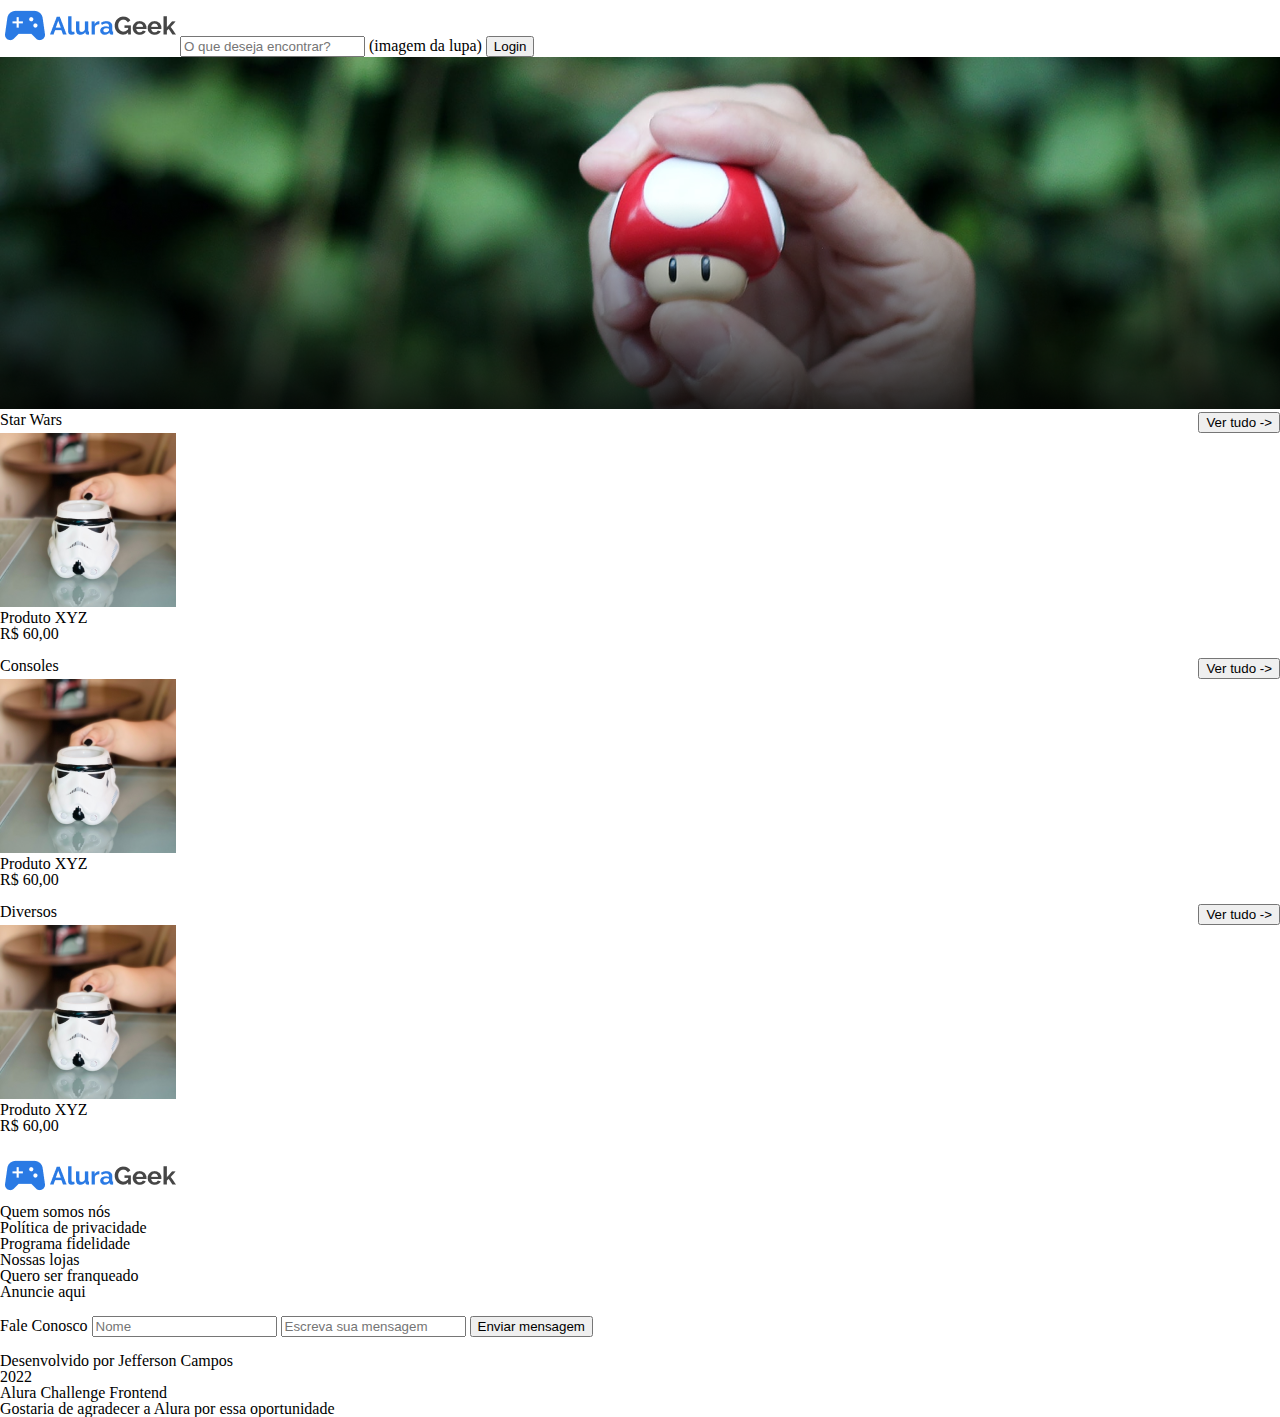
==== index.html @ 24f40bf8 "initial commit - project build" ====
<!DOCTYPE html>
<html lang="en">
<head>
    <meta charset="UTF-8">
    <meta http-equiv="X-UA-Compatible" content="IE=edge">
    <meta name="viewport" content="width=device-width, initial-scale=1.0">
    <link href="css/style.css" rel="stylesheet">
    <link href="css/reset.css" rel="stylesheet">
    <title>Alura Geek</title>
</head>
<body>
    <div>
        <header class="cabecalho">
            <img src="assets/img/logo-alurageek.png">
            <input placeholder="O que deseja encontrar?">
                (imagem da lupa)
            </input>
            <button class="btn-login">Login</button>
        </header>
    </div>
    <div>
        <main>
            <img src="assets/img/banner.png">
            <div class="produtos">
                <h2>Star Wars</h2>
                <button>Ver tudo -></button>
            </div>
            <div class="repetir">
            <img src="assets/img/star-wars.png" id="start-wars">
            <h2>Produto XYZ</h2>
            <h3>R$ 60,00</h3>
            </div>
        </br>
            <div class="produtos">
                <h2>Consoles</h2>
                <button>Ver tudo -></button>
            </div>
            <img src="assets/img/star-wars.png">
            <h2>Produto XYZ</h2>
            <h3>R$ 60,00</h3>
        </br>
            <div class="produtos">
                <h2>Diversos</h2>
                <button>Ver tudo -></button>
            </div>
            <img src="assets/img/star-wars.png">
            <h2>Produto XYZ</h2>
            <h3>R$ 60,00</h3>
        </main>
    </div>
    </br>
    <footer>
        <img src="assets/img/logo-alurageek.png">
        <ul>
            <li>Quem somos nós</li>  
            <li>Política de privacidade</li>    
            <li>Programa fidelidade</li>   
            <li>Nossas lojas</li>    
            <li>Quero ser franqueado</li>
            <li>Anuncie aqui</li>
        </ul>
    </br>
        <form>
            <label>Fale Conosco</label>
            <input placeholder="Nome"></input>
            <input type="text" placeholder="Escreva sua mensagem"></input>
            <button>Enviar mensagem</button>
        </form>
    </br>
        <div>
            <h2>Desenvolvido por Jefferson Campos </br> 2022</h2>
            <h2>Alura Challenge Frontend</h2>
            <h2>Gostaria de agradecer a Alura por essa oportunidade</h2>
        </div>
    </footer>
</body>
</html>
---- css/style.css ----
.produtos {
    display: flex;
    justify-content: space-between;
}
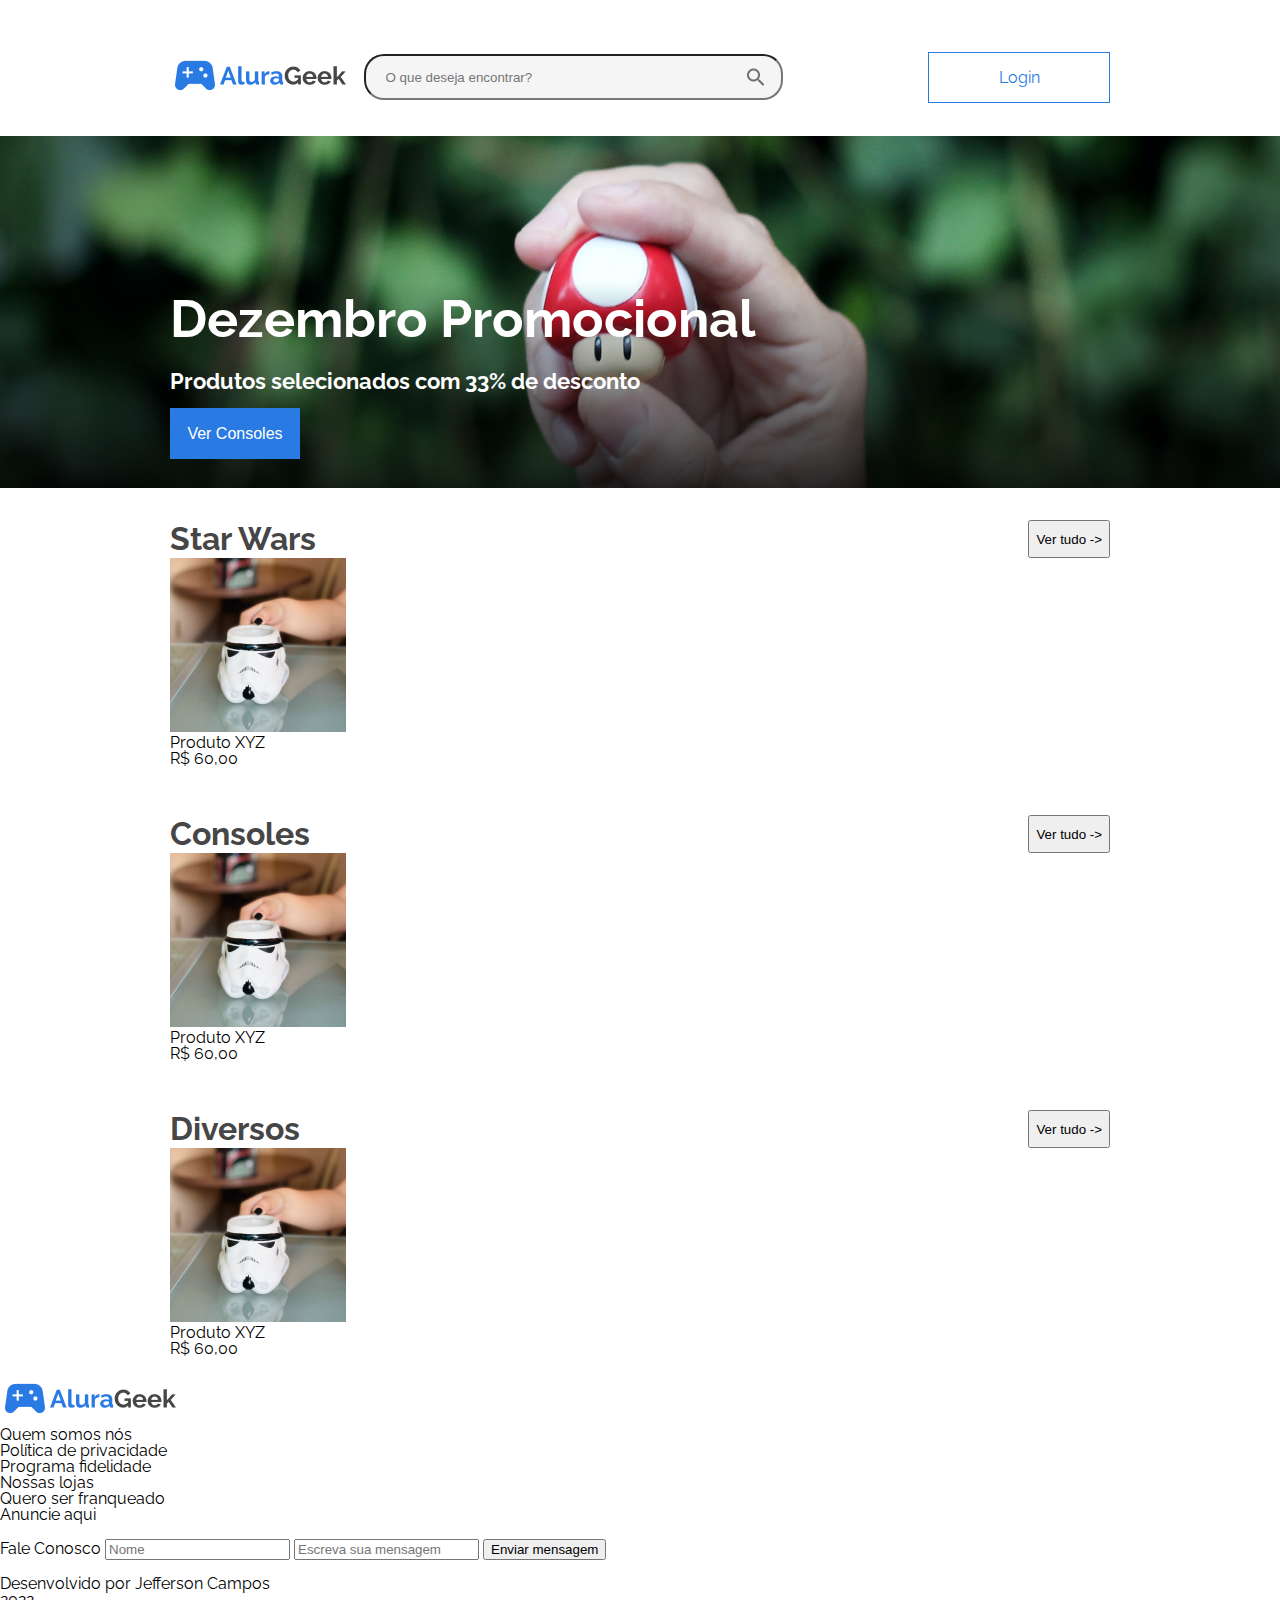
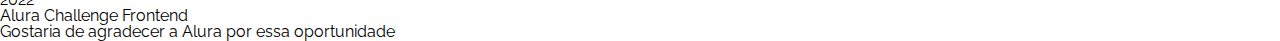
==== commit ef5fc419: "css inicial cabecalho e banner" ====
--- a/index.html
+++ b/index.html
@@ -1,77 +1,96 @@
 <!DOCTYPE html>
-<html lang="en">
-<head>
-    <meta charset="UTF-8">
-    <meta http-equiv="X-UA-Compatible" content="IE=edge">
-    <meta name="viewport" content="width=device-width, initial-scale=1.0">
-    <link href="css/style.css" rel="stylesheet">
-    <link href="css/reset.css" rel="stylesheet">
-    <title>Alura Geek</title>
-</head>
-<body>
-    <div>
+<html lang="pt-BR">
+    <head>
+        <meta charset="UTF-8">
+        <meta http-equiv="X-UA-Compatible" content="IE=edge">
+        <meta name="viewport" content="width=device-width, initial-scale=1.0"> 
+        <link href="css/reset.css" rel="stylesheet">
+        <link href="css/style.css" rel="stylesheet"> 
+        <title>Alura Geek</title>
+        <link rel="icon" type="image/x-icon" href="/assets/img/favi-icon.png">
+        <link href="https://fonts.googleapis.com/css2?family=Raleway&display=swap" rel="stylesheet">
+    </head>
+    <body>
         <header class="cabecalho">
+            <div class="cabecalho-container">
+
+                <a href="index.html"><img src="assets/img/logo-alurageek.png"></a>
+
+                <div class="barra-pesquisa">
+                    <input class="search" type="search "placeholder="O que deseja encontrar?"></input>
+                </div>
+
+                <a href="login.html">
+                    <button class="btn-login">Login</button>
+                </a>
+                
+            </div>
+        </header>
+        
+        <section class="banner-principal">
+            <img class="banner" src="assets/img/banner.png">
+                <div class="conteudo-banner">
+                    <h2 class="titulo-principal">Dezembro Promocional</h2>
+                    <h3 class="titulo-secundario">Produtos selecionados com 33% de desconto</h3>
+                    <button class="botao-banner">Ver Consoles</button>
+                </div>
+        </section>
+
+        <main>
+            <section class="principal">
+                <div class="produtos">
+                    <h2>Star Wars</h2>
+                    <button>Ver tudo -></button>
+                </div>
+                <div class="repetir">
+                <img src="assets/img/star-wars.png" id="start-wars">
+                <h2>Produto XYZ</h2>
+                <h3>R$ 60,00</h3>
+                </div>
+            </br>
+                <div class="produtos">
+                    <h2>Consoles</h2>
+                    <button>Ver tudo -></button>
+                </div>
+                <img src="assets/img/star-wars.png">
+                <h2>Produto XYZ</h2>
+                <h3>R$ 60,00</h3>
+            </br>
+                <div class="produtos">
+                    <h2>Diversos</h2>
+                    <button>Ver tudo -></button>
+                </div>
+                <img src="assets/img/star-wars.png">
+                <h2>Produto XYZ</h2>
+                <h3>R$ 60,00</h3>
+            </main>
+
+            </br>
+        </section>
+
+        <footer>
             <img src="assets/img/logo-alurageek.png">
-            <input placeholder="O que deseja encontrar?">
-                (imagem da lupa)
-            </input>
-            <button class="btn-login">Login</button>
-        </header>
-    </div>
-    <div>
-        <main>
-            <img src="assets/img/banner.png">
-            <div class="produtos">
-                <h2>Star Wars</h2>
-                <button>Ver tudo -></button>
+            <ul>
+                <li>Quem somos nós</li>  
+                <li>Política de privacidade</li>    
+                <li>Programa fidelidade</li>   
+                <li>Nossas lojas</li>    
+                <li>Quero ser franqueado</li>
+                <li>Anuncie aqui</li>
+            </ul>
+        </br>
+            <form>
+                <label>Fale Conosco</label>
+                <input placeholder="Nome"></input>
+                <input type="text" placeholder="Escreva sua mensagem"></input>
+                <button>Enviar mensagem</button>
+            </form>
+        </br>
+            <div>
+                <h2>Desenvolvido por Jefferson Campos </br> 2022</h2>
+                <h2>Alura Challenge Frontend</h2>
+                <h2>Gostaria de agradecer a Alura por essa oportunidade</h2>
             </div>
-            <div class="repetir">
-            <img src="assets/img/star-wars.png" id="start-wars">
-            <h2>Produto XYZ</h2>
-            <h3>R$ 60,00</h3>
-            </div>
-        </br>
-            <div class="produtos">
-                <h2>Consoles</h2>
-                <button>Ver tudo -></button>
-            </div>
-            <img src="assets/img/star-wars.png">
-            <h2>Produto XYZ</h2>
-            <h3>R$ 60,00</h3>
-        </br>
-            <div class="produtos">
-                <h2>Diversos</h2>
-                <button>Ver tudo -></button>
-            </div>
-            <img src="assets/img/star-wars.png">
-            <h2>Produto XYZ</h2>
-            <h3>R$ 60,00</h3>
-        </main>
-    </div>
-    </br>
-    <footer>
-        <img src="assets/img/logo-alurageek.png">
-        <ul>
-            <li>Quem somos nós</li>  
-            <li>Política de privacidade</li>    
-            <li>Programa fidelidade</li>   
-            <li>Nossas lojas</li>    
-            <li>Quero ser franqueado</li>
-            <li>Anuncie aqui</li>
-        </ul>
-    </br>
-        <form>
-            <label>Fale Conosco</label>
-            <input placeholder="Nome"></input>
-            <input type="text" placeholder="Escreva sua mensagem"></input>
-            <button>Enviar mensagem</button>
-        </form>
-    </br>
-        <div>
-            <h2>Desenvolvido por Jefferson Campos </br> 2022</h2>
-            <h2>Alura Challenge Frontend</h2>
-            <h2>Gostaria de agradecer a Alura por essa oportunidade</h2>
-        </div>
-    </footer>
-</body>
+        </footer>
+    </body>
 </html>
--- a/css/style.css
+++ b/css/style.css
@@ -1,5 +1,110 @@
-.produtos {
+body {
+    font-family: 'Raleway';
+}
+
+
+/* CSS DO CABECALHO */
+header {
+    padding: 50px 32px 32px 32px;
+}
+
+.cabecalho-container {
+    align-items: center;
     display: flex;
+    width: 940px;
+    margin: auto;
     justify-content: space-between;
 }
 
+.search {
+    width: 393px;
+    height: 40px;
+    border-radius: 20px;
+    padding-left: 20px;
+    background-image: url('/assets/img/lupa.png');
+    background-repeat: no-repeat;
+    background-position: center right 1rem;
+    margin-right: 8rem;
+    background-color:  #F5F5F5;
+}
+
+.btn-login {
+    font-family: 'Raleway';
+    font-style: normal;
+    font-weight: 400;
+    font-size: 16px;
+    color: #2A7AE4;
+    width: 182px;
+    height: 51px;
+    border: 1px solid #2A7AE4;
+    background: none;
+}
+
+    /* FIM DO CSS DO CABECALHO*/ 
+
+    /* CSS DO BANNER  */
+
+.banner-principal {
+    align-items: center;
+    display: flex;
+    width: 100%;
+    justify-content: center;
+}
+
+.banner {
+    width: 100%;
+    height: 352px;
+}
+
+.conteudo-banner {
+    color: white;
+    width: 940px;
+    display: flex;
+    flex-direction: column;
+    position: absolute;
+    margin-top: 8em;
+}
+
+.titulo-principal {
+    font-style: normal;
+    font-weight: bold;
+    font-size: 52px;
+    margin-bottom: 25px;
+}
+
+.titulo-secundario {
+    font-size: 22px;
+    font-weight: 700;
+    
+}
+
+.botao-banner {
+    font-weight: 400;
+    font-size: 16px;
+    line-height: 19px;
+    color: white;
+    background: #2A7AE4;
+    width: 130px;
+    height: 51px;
+    border: none;
+    margin-top: 1em;
+}
+
+/* FIM DO CSS DO BANNER*/ 
+
+.principal {
+    justify-content: space-between;
+    width: 940px;
+    margin: 0 auto;
+}
+
+.produtos { 
+    font-family: 'Raleway';
+    font-weight: bold;
+    font-size: 32px;
+    line-height: 38px;
+    color: #464646;
+    display: flex;
+    justify-content: space-between;
+    padding-top: 32px;
+}
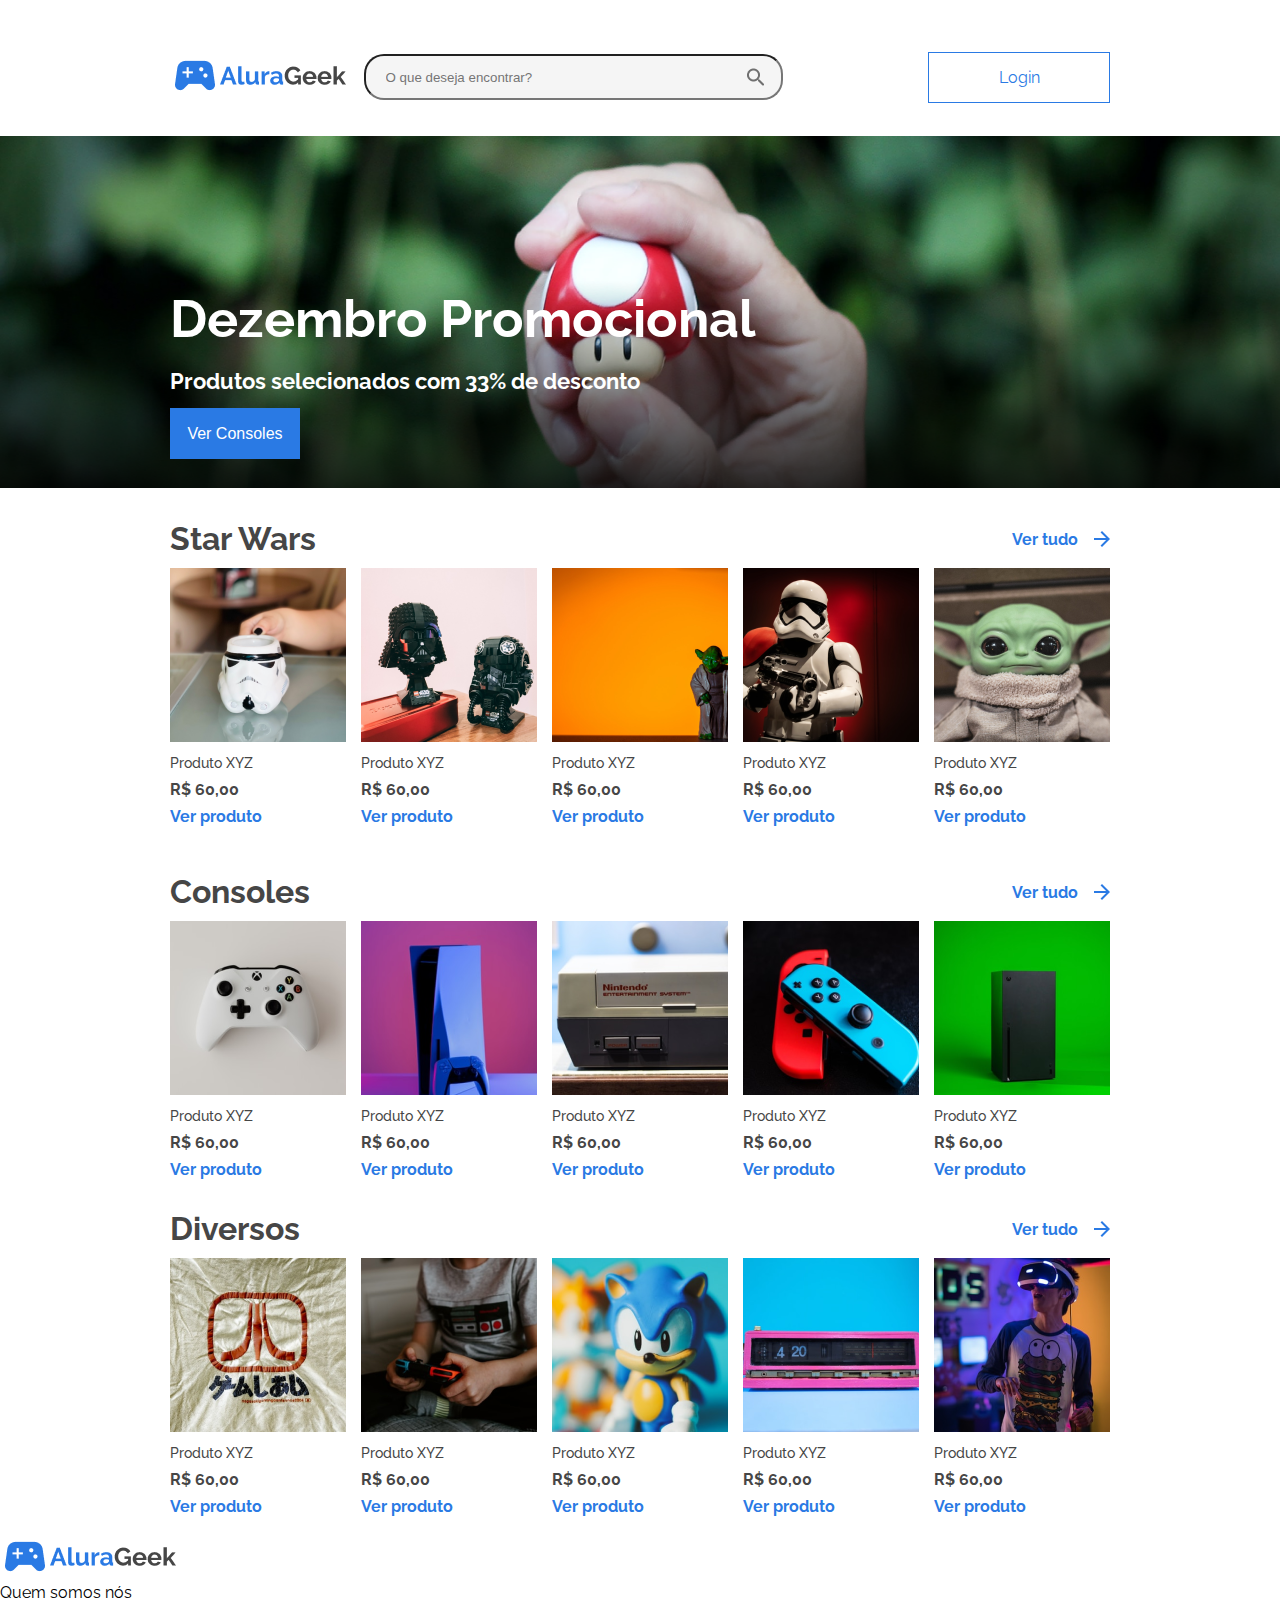
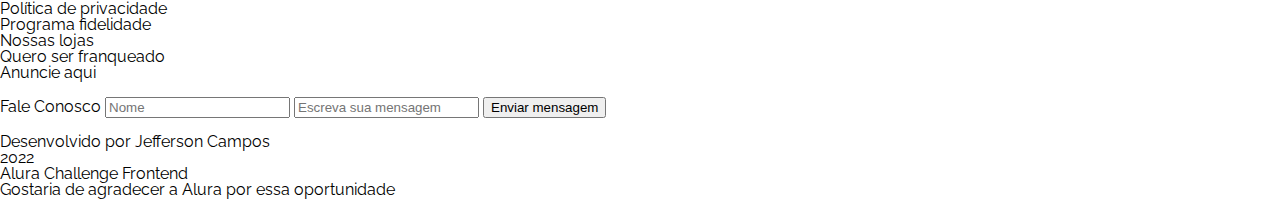
==== commit 62936bf4: "adiciona css da sessao produtos" ====
--- a/index.html
+++ b/index.html
@@ -39,34 +39,175 @@
         <main>
             <section class="principal">
                 <div class="produtos">
-                    <h2>Star Wars</h2>
-                    <button>Ver tudo -></button>
-                </div>
-                <div class="repetir">
-                <img src="assets/img/star-wars.png" id="start-wars">
-                <h2>Produto XYZ</h2>
-                <h3>R$ 60,00</h3>
-                </div>
-            </br>
-                <div class="produtos">
-                    <h2>Consoles</h2>
-                    <button>Ver tudo -></button>
-                </div>
-                <img src="assets/img/star-wars.png">
-                <h2>Produto XYZ</h2>
-                <h3>R$ 60,00</h3>
-            </br>
+                <h2>Star Wars</h2>
+                <button class="botao-produtos">Ver tudo</button>
+            </div>
+
+                    <ul class="lista-produtos">
+                        <li>
+                            <img src="assets/img/produtos/star-wars.png">
+                            <div class="descricao-produto">
+                                <h2 class="nome-produto">Produto XYZ</h2>
+                                <h3 class="preco-produto">R$ 60,00</h3>
+                                <a href="#" class="pagina-produto">Ver produto</a>
+                            </div>
+                        </li>
+
+                        <li>
+                            <img src="assets/img/produtos/star-wars2.png">
+                            <div class="descricao-produto">
+                                <h2 class="nome-produto">Produto XYZ</h2>
+                                <h3 class="preco-produto">R$ 60,00</h3>
+                                <a href="#" class="pagina-produto">Ver produto</a>
+                            </div>
+                        </li>
+
+                        <li>
+                            <img src="assets/img/produtos/star-wars3.png">
+                            <div class="descricao-produto">
+                                <h2 class="nome-produto">Produto XYZ</h2>
+                                <h3 class="preco-produto">R$ 60,00</h3>
+                                <a href="#" class="pagina-produto">Ver produto</a>
+                            </div>
+                        </li>
+
+                        <li>
+                            <img src="assets/img/produtos/star-wars4.png">
+                            <div class="descricao-produto">
+                                <h2 class="nome-produto">Produto XYZ</h2>
+                                <h3 class="preco-produto">R$ 60,00</h3>
+                                <a href="#" class="pagina-produto">Ver produto</a>
+                            </div>
+                        </li>
+
+                        <li>
+                            <img src="assets/img/produtos/star-wars5.png">
+                            <div class="descricao-produto">
+                                <h2 class="nome-produto">Produto XYZ</h2>
+                                <h3 class="preco-produto">R$ 60,00</h3>
+                                <a href="#" class="pagina-produto">Ver produto</a>
+                            </div>
+                        </li>
+                        
+                    </ul>
+
+                </br>
+
+        
+
+
+            <div class="produtos">
+                <h2>Consoles</h2>
+                <button class="botao-produtos">Ver tudo</button>
+            </div>
+
+                <ul class="lista-produtos">
+                    <li>
+                        <img src="assets/img/produtos/console.png">
+                        <div class="descricao-produto">
+                            <h2 class="nome-produto">Produto XYZ</h2>
+                            <h3 class="preco-produto">R$ 60,00</h3>
+                            <a href="#" class="pagina-produto">Ver produto</a>
+                        </div>
+                    </li>
+
+                    <li>
+                        <img src="assets/img/produtos/console2.png">
+                        <div class="descricao-produto">
+                            <h2 class="nome-produto">Produto XYZ</h2>
+                            <h3 class="preco-produto">R$ 60,00</h3>
+                            <a href="#" class="pagina-produto">Ver produto</a>
+                        </div>
+                    </li>
+
+                    <li>
+                        <img src="assets/img/produtos/console3.png">
+                        <div class="descricao-produto">
+                            <h2 class="nome-produto">Produto XYZ</h2>
+                            <h3 class="preco-produto">R$ 60,00</h3>
+                            <a href="#" class="pagina-produto">Ver produto</a>
+                        </div>
+                    </li>
+
+                    <li>
+                        <img src="assets/img/produtos/console4.png">
+                        <div class="descricao-produto">
+                            <h2 class="nome-produto">Produto XYZ</h2>
+                            <h3 class="preco-produto">R$ 60,00</h3>
+                            <a href="#" class="pagina-produto">Ver produto</a>
+                        </div>
+                    </li>
+
+                    <li>
+                        <img src="assets/img/produtos/console5.png">
+                        <div class="descricao-produto">
+                            <h2 class="nome-produto">Produto XYZ</h2>
+                            <h3 class="preco-produto">R$ 60,00</h3>
+                            <a href="#" class="pagina-produto">Ver produto</a>
+                        </div>
+                    </li>
+                </ul>
+
                 <div class="produtos">
                     <h2>Diversos</h2>
-                    <button>Ver tudo -></button>
+                    <button class="botao-produtos">Ver tudo</button>
                 </div>
-                <img src="assets/img/star-wars.png">
-                <h2>Produto XYZ</h2>
-                <h3>R$ 60,00</h3>
-            </main>
-
-            </br>
-        </section>
+                    
+                <ul class="lista-produtos">
+                    <li>
+                        <img src="assets/img/produtos/diversos.png">
+                        <div class="descricao-produto">
+                            <h2 class="nome-produto">Produto XYZ</h2>
+                            <h3 class="preco-produto">R$ 60,00</h3>
+                            <a href="#" class="pagina-produto">Ver produto</a>
+                        </div>
+                    </li>
+
+                    <li>
+                        <img src="assets/img/produtos/diversos2.png">
+                        <div class="descricao-produto">
+                            <h2 class="nome-produto">Produto XYZ</h2>
+                            <h3 class="preco-produto">R$ 60,00</h3>
+                            <a href="#" class="pagina-produto">Ver produto</a>
+                        </div>
+                    </li>
+
+                    <li>
+                        <img src="assets/img/produtos/diversos3.png">
+                        <div class="descricao-produto">
+                            <h2 class="nome-produto">Produto XYZ</h2>
+                            <h3 class="preco-produto">R$ 60,00</h3>
+                            <a href="#" class="pagina-produto">Ver produto</a>
+                        </div>
+                    </li>
+
+                    <li>
+                        <img src="assets/img/produtos/diversos4.png">
+                        <div class="descricao-produto">
+                            <h2 class="nome-produto">Produto XYZ</h2>
+                            <h3 class="preco-produto">R$ 60,00</h3>
+                            <a href="#" class="pagina-produto">Ver produto</a>
+                        </div>
+                    </li>
+
+                    <li>
+                        <img src="assets/img/produtos/diversos5.png">
+                        <div class="descricao-produto">
+                            <h2 class="nome-produto">Produto XYZ</h2>
+                            <h3 class="preco-produto">R$ 60,00</h3>
+                            <a href="#" class="pagina-produto">Ver produto</a>
+                        </div>
+                    </li>
+                </ul>
+               
+
+
+               
+        
+
+                </br>
+            </section>
+        </main>
 
         <footer>
             <img src="assets/img/logo-alurageek.png">
--- a/css/style.css
+++ b/css/style.css
@@ -90,12 +90,28 @@
     margin-top: 1em;
 }
 
-/* FIM DO CSS DO BANNER*/ 
+    /* FIM DO CSS DO BANNER*/ 
+
+    /* CSS DOS PRODUTOS  */
 
 .principal {
     justify-content: space-between;
     width: 940px;
     margin: 0 auto;
+}
+
+.botao-produtos {
+    font-family: 'Raleway';
+    font-style: normal;
+    font-weight: 700;
+    font-size: 16px;
+    color: #2A7AE4;
+    background: none;
+    border: none;
+    background-image: url('/assets/img/seta-direta.png');
+    background-repeat: no-repeat;
+    background-position: right;
+    padding-right: 2em;
 }
 
 .produtos { 
@@ -108,3 +124,40 @@
     justify-content: space-between;
     padding-top: 32px;
 }
+
+.lista-produtos {
+    margin-top: 10px;
+    display: flex;
+    justify-content: space-between;
+}
+
+.descricao-produto {
+    display: flex;
+    flex-direction: column;
+    justify-content: space-between;
+    height: 70px;
+    margin-top: 10px;
+}
+
+.nome-produto {
+    font-family: 'Raleway';
+    color: rgba(70, 70, 70, 1);
+    font-style: normal;
+    font-weight: 500;
+    font-size: 14px;
+    line-height: 16px;
+}
+
+.preco-produto {
+    color: #464646;
+    font-weight: bold;
+    font-size: 16px;
+    
+}
+
+.pagina-produto {
+    text-decoration: none;
+    color: #2A7AE4;
+    font-weight: 700;
+    font-size: 16px;
+}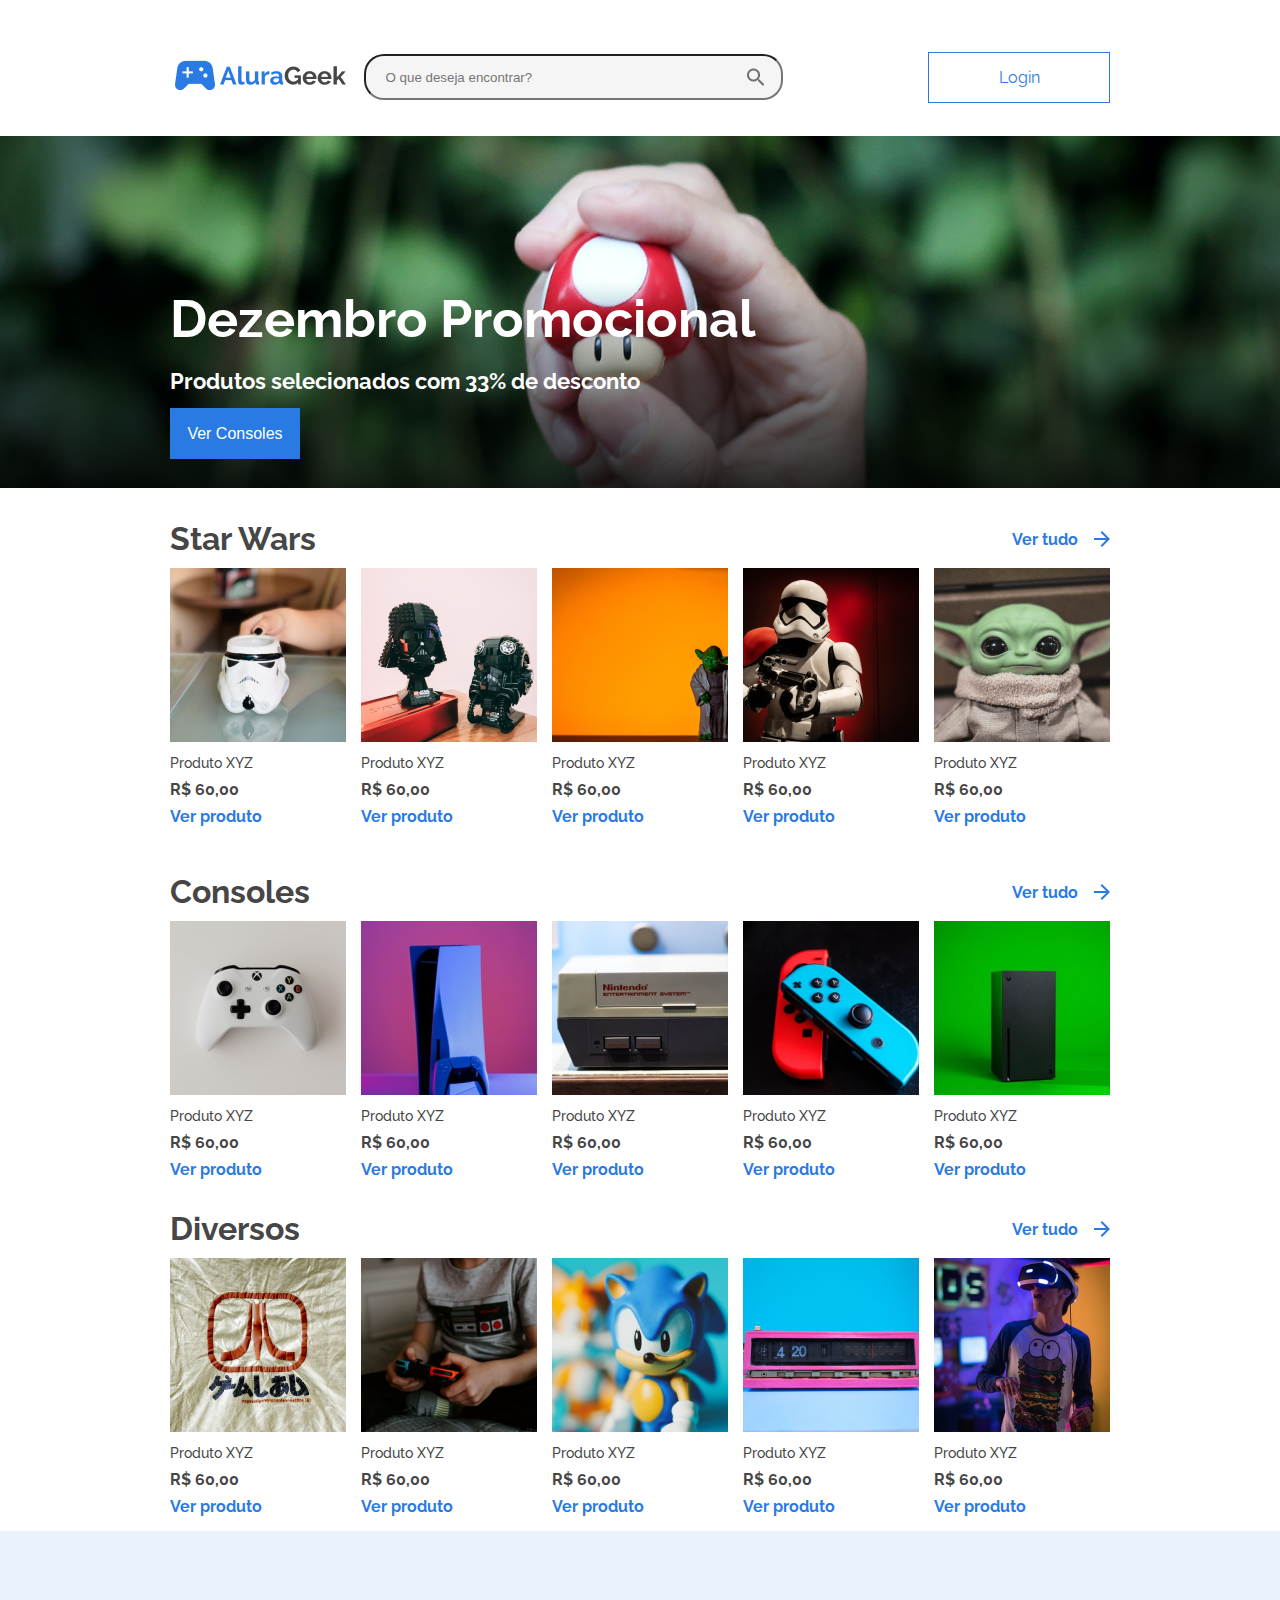
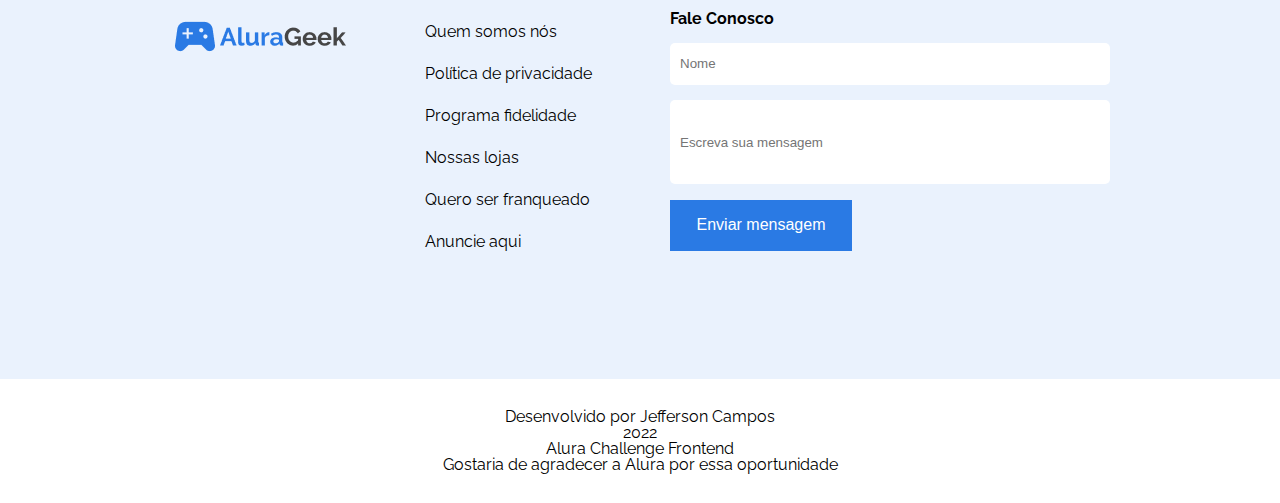
==== commit 26564059: "finaliza css da pagina inicial" ====
--- a/index.html
+++ b/index.html
@@ -210,28 +210,39 @@
         </main>
 
         <footer>
-            <img src="assets/img/logo-alurageek.png">
-            <ul>
-                <li>Quem somos nós</li>  
-                <li>Política de privacidade</li>    
-                <li>Programa fidelidade</li>   
-                <li>Nossas lojas</li>    
-                <li>Quero ser franqueado</li>
-                <li>Anuncie aqui</li>
-            </ul>
-        </br>
-            <form>
-                <label>Fale Conosco</label>
-                <input placeholder="Nome"></input>
-                <input type="text" placeholder="Escreva sua mensagem"></input>
-                <button>Enviar mensagem</button>
-            </form>
-        </br>
-            <div>
-                <h2>Desenvolvido por Jefferson Campos </br> 2022</h2>
-                <h2>Alura Challenge Frontend</h2>
-                <h2>Gostaria de agradecer a Alura por essa oportunidade</h2>
-            </div>
+
+            <section class="rodape">
+                <div class="rodape-itens">
+
+                    <img src="assets/img/logo-alurageek.png" class="logo-rodape">
+
+                    <ul class="lista-rodape">
+                        <li>Quem somos nós</li>  
+                        <li>Política de privacidade</li>    
+                        <li>Programa fidelidade</li>   
+                        <li>Nossas lojas</li>    
+                        <li>Quero ser franqueado</li>
+                        <li>Anuncie aqui</li>
+                    </ul>
+                
+
+                    <form class="formulario-rodape">
+                        <label>Fale Conosco</label>
+                        <input class="input-nome" placeholder="Nome"></input>
+                        <input class="input-texto" type="text" placeholder="Escreva sua mensagem"></input>
+                        <button class="botao-rodape">Enviar mensagem</button>
+                    </form>
+
+                </div>
+            </section>
+
+            
         </footer>
+
+        <div class="copyright">
+            <h2>Desenvolvido por Jefferson Campos </br> 2022</h2>
+            <h2>Alura Challenge Frontend</h2>
+            <h2>Gostaria de agradecer a Alura por essa oportunidade</h2>
+        </div>
     </body>
 </html>
--- a/css/style.css
+++ b/css/style.css
@@ -160,4 +160,79 @@
     color: #2A7AE4;
     font-weight: 700;
     font-size: 16px;
-}+}
+
+    /* FIM DO CSS DOS PRODUTOS*/ 
+
+    /* CSS DO RODAPÉ  */
+
+.rodape {
+    background-color: rgba(234, 242, 253, 1);
+}
+
+.rodape-itens {
+    display: flex;
+    align-items: flex-start;
+    width: 940px;
+    height: 368px;
+    margin: auto;
+    justify-content: space-between;
+    padding-top: 5em;
+}
+
+/* .logo-rodape {
+    padding-top: 5em; 
+}
+
+.lista-rodape  {
+    padding-top: 5em; 
+} */
+
+.lista-rodape li {
+    padding: 13px;
+}
+
+.formulario-rodape {
+    display: flex;
+    flex-direction: column;
+    width: 440px;
+    font-weight: bold;
+    height: 240px;
+    justify-content: space-between;
+}
+
+.input-nome {
+    border-radius: 5px;
+    border: none;
+    height: 40px;
+    padding-left: 10px;
+}
+
+.input-texto {
+    border-radius: 5px;
+    border: none;
+    height: 82px;
+    padding-left: 10px;
+}
+
+.botao-rodape {
+    font-size: 16px;
+    color: white;
+    background-color: #2A7AE4;
+    width: 182px;
+    height: 51px;
+    border: none;
+}
+
+    /* FIM DO CSS DO RODAPE*/ 
+
+    /* CSS DOS CRÉDITOS  */
+
+.copyright {
+    text-align: center;
+    width: 940px;
+    margin: auto;
+    padding: 30px;
+}
+
+    /* FIM DO CSS DO COPYRIGHT*/ 